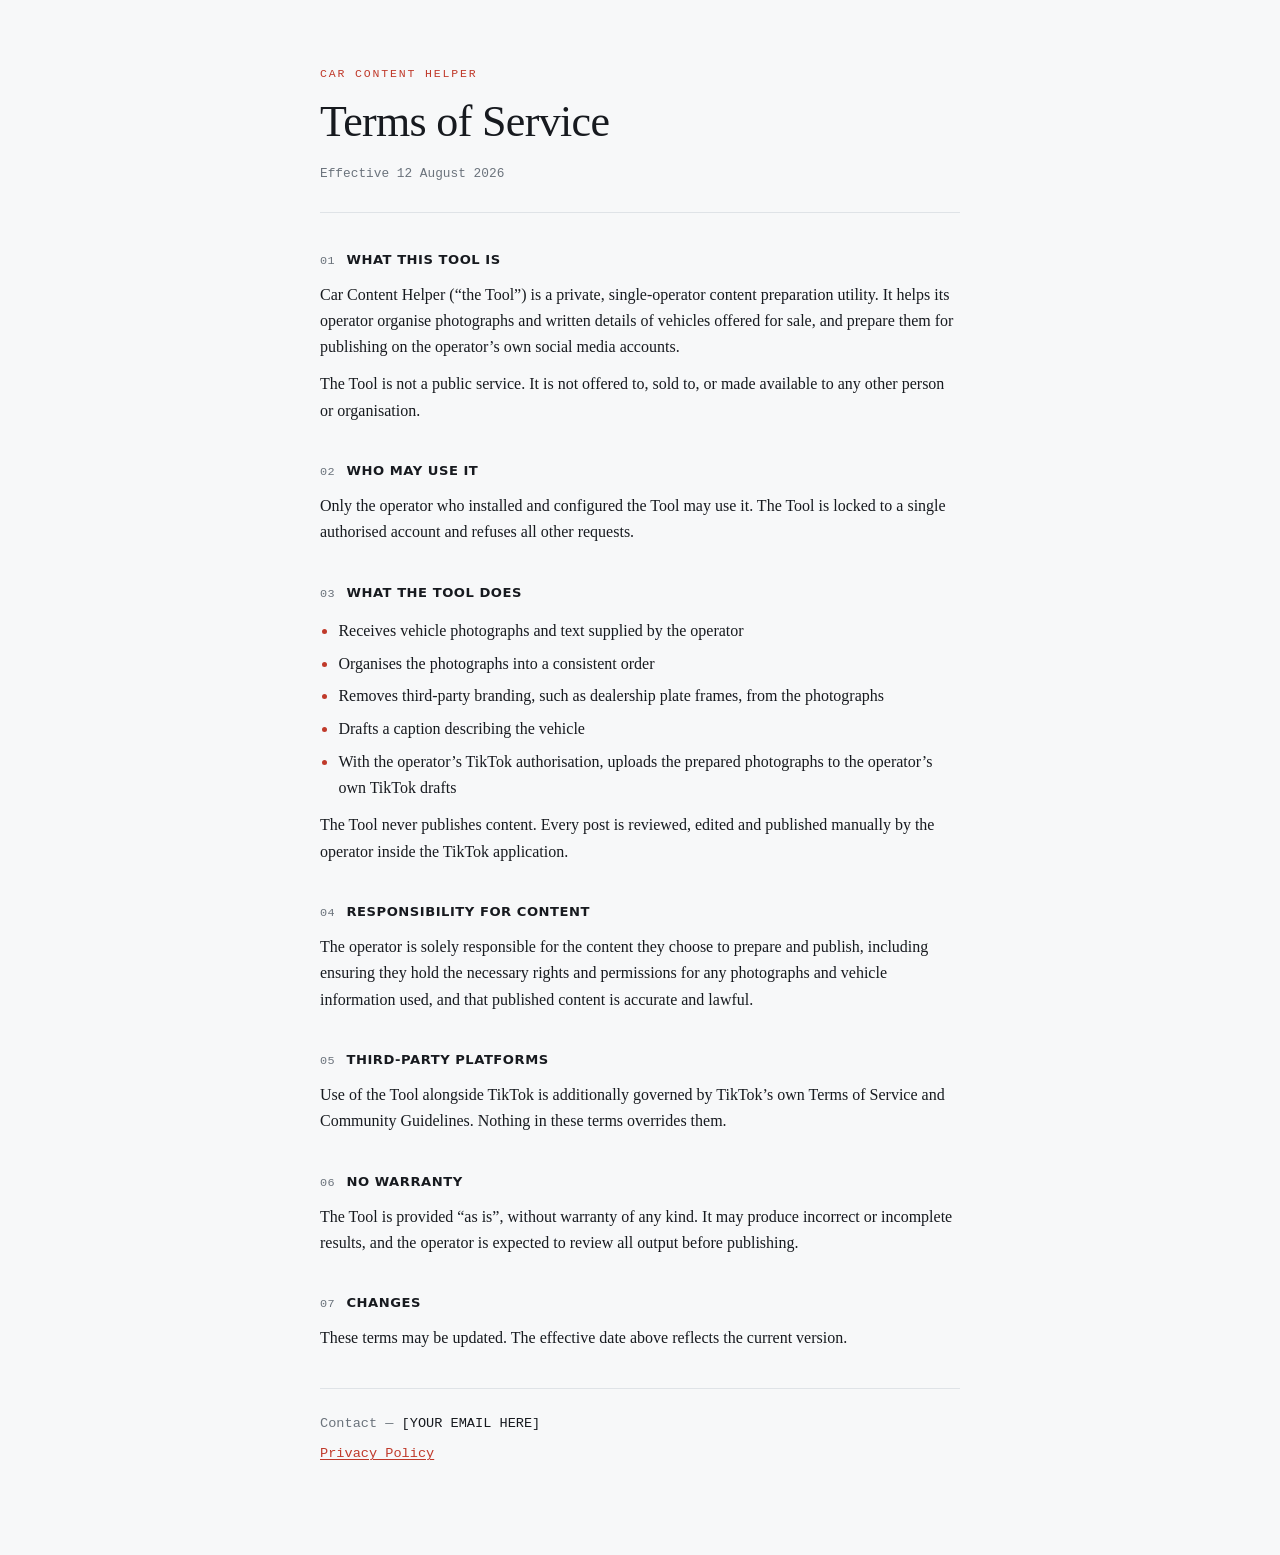
==== index.html @ 05703385 "Add Terms of Service and Privacy Policy for Car Content Helper" ====
<!doctype html>
<html lang="en">
<head>
<meta charset="utf-8">
<meta name="viewport" content="width=device-width, initial-scale=1">
<title>Terms of Service — Car Content Helper</title>
<meta name="description" content="Terms of Service for Car Content Helper, a private content preparation tool.">
<link rel="stylesheet" href="style.css">
</head>
<body>
<div class="wrap">

  <header>
    <p class="eyebrow">Car Content Helper</p>
    <h1>Terms of Service</h1>
    <p class="date">Effective 12 August 2026</p>
  </header>

  <section>
    <h2><span class="n">01</span> What this tool is</h2>
    <p>Car Content Helper (&ldquo;the Tool&rdquo;) is a private, single-operator content preparation utility. It helps its operator organise photographs and written details of vehicles offered for sale, and prepare them for publishing on the operator&rsquo;s own social media accounts.</p>
    <p>The Tool is not a public service. It is not offered to, sold to, or made available to any other person or organisation.</p>
  </section>

  <section>
    <h2><span class="n">02</span> Who may use it</h2>
    <p>Only the operator who installed and configured the Tool may use it. The Tool is locked to a single authorised account and refuses all other requests.</p>
  </section>

  <section>
    <h2><span class="n">03</span> What the Tool does</h2>
    <ul>
      <li>Receives vehicle photographs and text supplied by the operator</li>
      <li>Organises the photographs into a consistent order</li>
      <li>Removes third-party branding, such as dealership plate frames, from the photographs</li>
      <li>Drafts a caption describing the vehicle</li>
      <li>With the operator&rsquo;s TikTok authorisation, uploads the prepared photographs to the operator&rsquo;s own TikTok drafts</li>
    </ul>
    <p>The Tool never publishes content. Every post is reviewed, edited and published manually by the operator inside the TikTok application.</p>
  </section>

  <section>
    <h2><span class="n">04</span> Responsibility for content</h2>
    <p>The operator is solely responsible for the content they choose to prepare and publish, including ensuring they hold the necessary rights and permissions for any photographs and vehicle information used, and that published content is accurate and lawful.</p>
  </section>

  <section>
    <h2><span class="n">05</span> Third-party platforms</h2>
    <p>Use of the Tool alongside TikTok is additionally governed by TikTok&rsquo;s own Terms of Service and Community Guidelines. Nothing in these terms overrides them.</p>
  </section>

  <section>
    <h2><span class="n">06</span> No warranty</h2>
    <p>The Tool is provided &ldquo;as is&rdquo;, without warranty of any kind. It may produce incorrect or incomplete results, and the operator is expected to review all output before publishing.</p>
  </section>

  <section>
    <h2><span class="n">07</span> Changes</h2>
    <p>These terms may be updated. The effective date above reflects the current version.</p>
  </section>

  <div class="foot">
    <p>Contact &mdash; <strong>[YOUR EMAIL HERE]</strong></p>
    <p><a href="privacy.html">Privacy Policy</a></p>
  </div>

</div>
</body>
</html>
---- style.css ----
:root {
  --ground: #F7F8F9;
  --panel: #FFFFFF;
  --ink: #171A1F;
  --muted: #6B737C;
  --rule: #DFE3E7;
  --accent: #C03A2B;
  --serif: ui-serif, Georgia, "Times New Roman", serif;
  --sans: ui-sans-serif, system-ui, "Segoe UI", Roboto, Helvetica, Arial, sans-serif;
  --mono: ui-monospace, SFMono-Regular, "SF Mono", Menlo, Consolas, monospace;
}

@media (prefers-color-scheme: dark) {
  :root {
    --ground: #0F1216;
    --panel: #151A20;
    --ink: #E6E9ED;
    --muted: #8A9199;
    --rule: #262C34;
    --accent: #E8574A;
  }
}

* { box-sizing: border-box; }

body {
  background: var(--ground);
  color: var(--ink);
  font-family: var(--serif);
  line-height: 1.65;
  margin: 0;
  padding: 4rem 1.5rem 6rem;
  display: flex;
  justify-content: center;
  -webkit-font-smoothing: antialiased;
}

.wrap {
  width: 100%;
  max-width: 40rem;
  display: flex;
  flex-direction: column;
  gap: 2.25rem;
}

.eyebrow {
  font-family: var(--mono);
  font-size: .72rem;
  letter-spacing: .16em;
  text-transform: uppercase;
  color: var(--accent);
  margin: 0 0 .9rem;
}

h1 {
  font-family: var(--serif);
  font-weight: 500;
  font-size: clamp(2rem, 5vw, 2.75rem);
  line-height: 1.12;
  letter-spacing: -.015em;
  text-wrap: balance;
  margin: 0 0 1rem;
}

.date {
  font-family: var(--mono);
  font-size: .8rem;
  color: var(--muted);
  margin: 0;
  padding-bottom: 1.75rem;
  border-bottom: 1px solid var(--rule);
}

.summary {
  background: var(--panel);
  border: 1px solid var(--rule);
  border-left: 3px solid var(--accent);
  padding: 1.15rem 1.35rem;
  font-size: 1.02rem;
}

.summary p { margin: 0; }

section { display: flex; flex-direction: column; gap: .65rem; }

h2 {
  font-family: var(--sans);
  font-size: .82rem;
  font-weight: 650;
  letter-spacing: .04em;
  text-transform: uppercase;
  color: var(--ink);
  margin: 0;
  display: flex;
  gap: .7rem;
  align-items: baseline;
}

h2 .n {
  font-family: var(--mono);
  font-size: .74rem;
  font-weight: 400;
  color: var(--muted);
  font-variant-numeric: tabular-nums;
}

p { margin: 0; }

ul {
  margin: .2rem 0 0;
  padding-left: 1.15rem;
  display: flex;
  flex-direction: column;
  gap: .4rem;
}

li::marker { color: var(--accent); }

a { color: var(--accent); text-underline-offset: .18em; word-break: break-word; }
a:focus-visible { outline: 2px solid var(--accent); outline-offset: 3px; border-radius: 2px; }

.foot {
  border-top: 1px solid var(--rule);
  padding-top: 1.5rem;
  font-family: var(--mono);
  font-size: .85rem;
  color: var(--muted);
  display: flex;
  flex-direction: column;
  gap: .5rem;
}

.foot strong { color: var(--ink); font-weight: 500; }
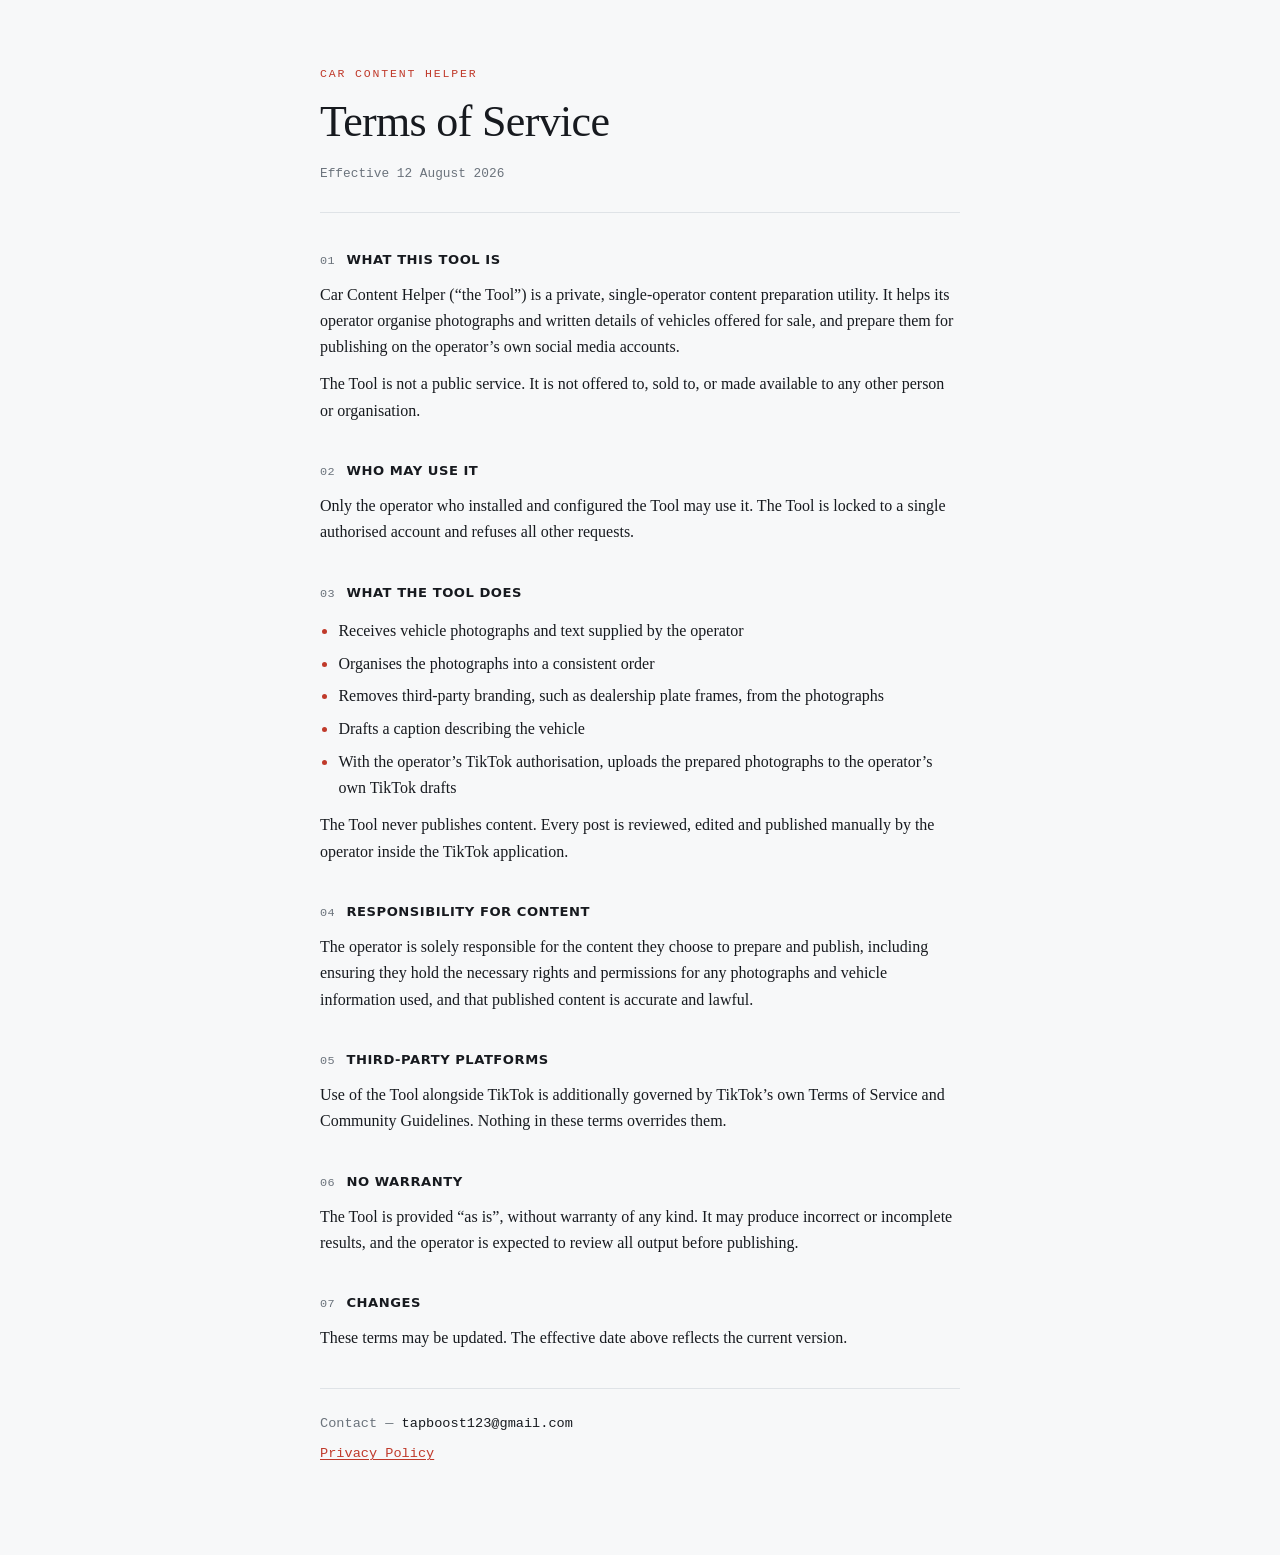
==== commit 3f95ceaf: "Add contact email" ====
--- a/index.html
+++ b/index.html
@@ -60,7 +60,7 @@
   </section>
 
   <div class="foot">
-    <p>Contact &mdash; <strong>[YOUR EMAIL HERE]</strong></p>
+    <p>Contact &mdash; <strong>tapboost123@gmail.com</strong></p>
     <p><a href="privacy.html">Privacy Policy</a></p>
   </div>
 
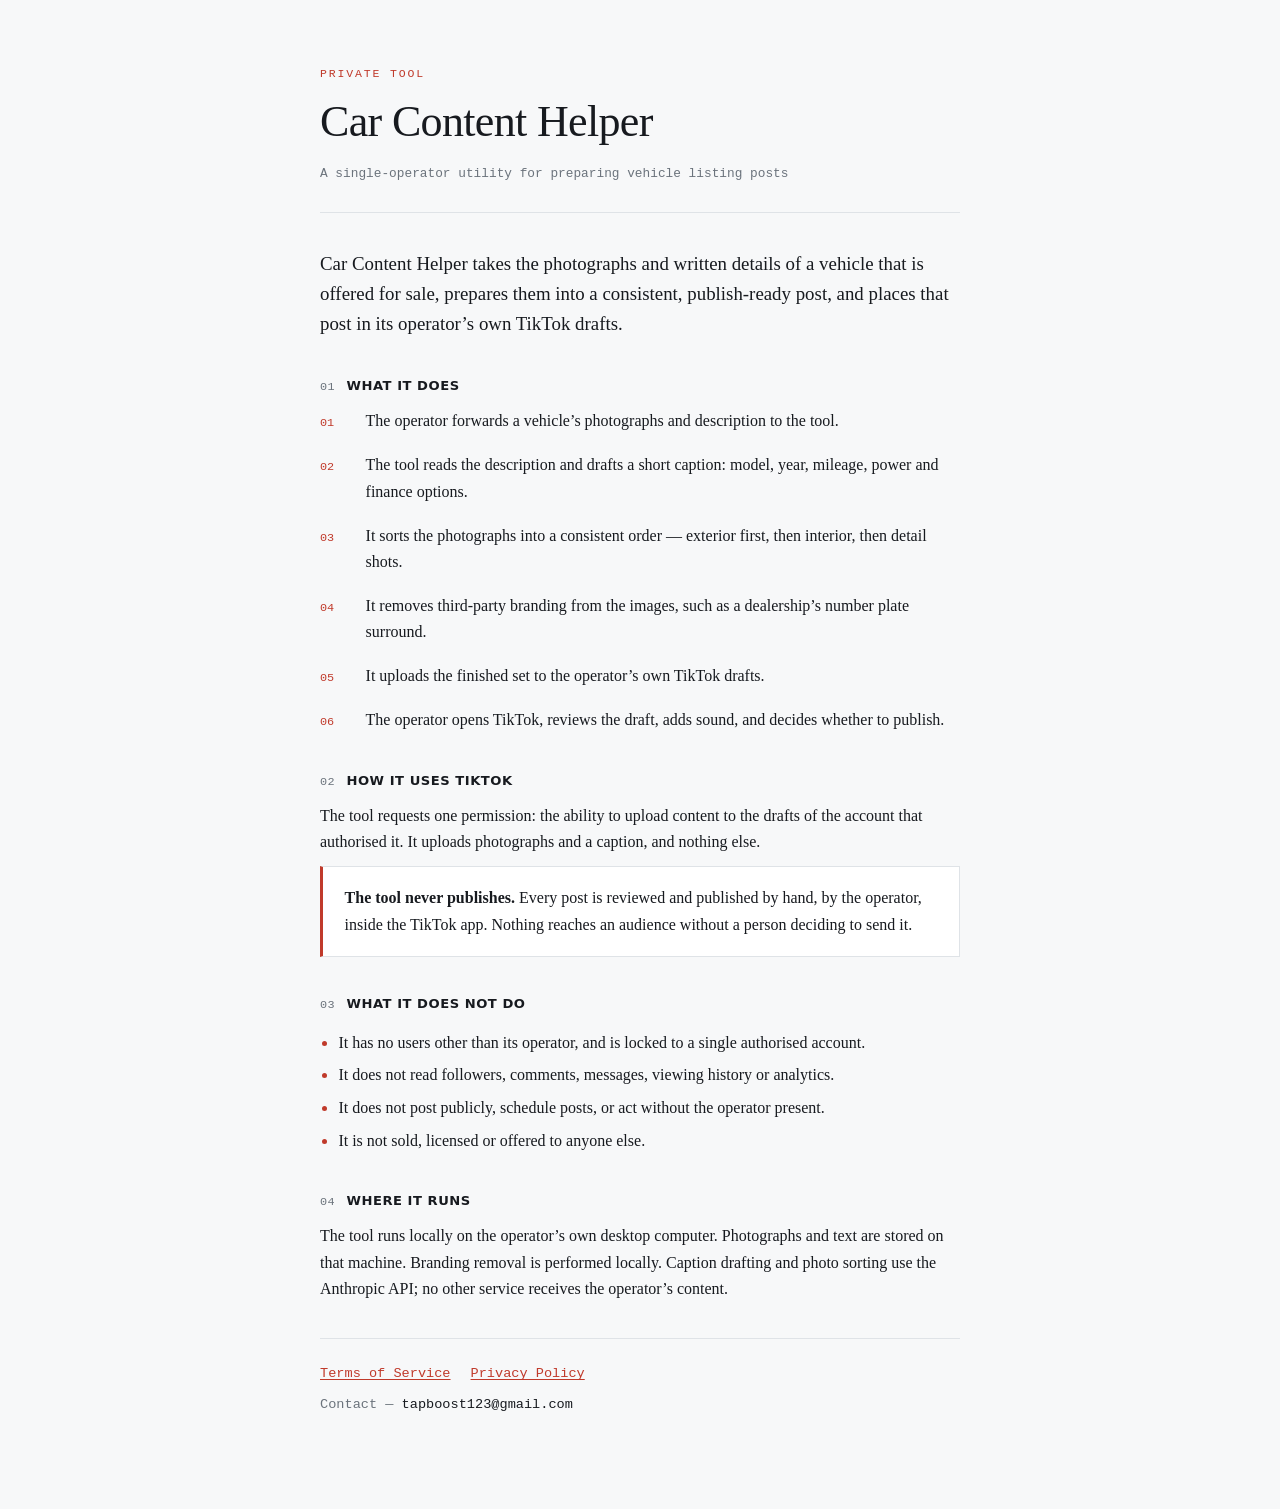
==== commit f575345c: "Add product homepage; move terms to terms.html" ====
--- a/index.html
+++ b/index.html
@@ -3,65 +3,75 @@
 <head>
 <meta charset="utf-8">
 <meta name="viewport" content="width=device-width, initial-scale=1">
-<title>Terms of Service — Car Content Helper</title>
-<meta name="description" content="Terms of Service for Car Content Helper, a private content preparation tool.">
+<title>Car Content Helper</title>
+<meta name="description" content="A private tool that prepares car listing photos and captions, and sends them to the operator's own TikTok drafts for manual publishing.">
 <link rel="stylesheet" href="style.css">
+<style>
+  .lede { font-size: 1.18rem; line-height: 1.6; }
+  .steps { counter-reset: step; display: flex; flex-direction: column; gap: 1.1rem; margin: 0; padding: 0; list-style: none; }
+  .steps li { display: grid; grid-template-columns: 2rem 1fr; gap: .85rem; align-items: baseline; }
+  .steps li::before {
+    counter-increment: step; content: counter(step, decimal-leading-zero);
+    font-family: var(--mono); font-size: .74rem; color: var(--accent);
+    font-variant-numeric: tabular-nums;
+  }
+  .note { background: var(--panel); border: 1px solid var(--rule); border-left: 3px solid var(--accent); padding: 1.15rem 1.35rem; }
+  .note p { margin: 0; }
+  .links { display: flex; flex-wrap: wrap; gap: 1.25rem; font-family: var(--mono); font-size: .85rem; }
+</style>
 </head>
 <body>
 <div class="wrap">
 
   <header>
-    <p class="eyebrow">Car Content Helper</p>
-    <h1>Terms of Service</h1>
-    <p class="date">Effective 12 August 2026</p>
+    <p class="eyebrow">Private tool</p>
+    <h1>Car Content Helper</h1>
+    <p class="date">A single-operator utility for preparing vehicle listing posts</p>
   </header>
 
+  <p class="lede">Car Content Helper takes the photographs and written details of a vehicle that is offered for sale, prepares them into a consistent, publish-ready post, and places that post in its operator&rsquo;s own TikTok drafts.</p>
+
   <section>
-    <h2><span class="n">01</span> What this tool is</h2>
-    <p>Car Content Helper (&ldquo;the Tool&rdquo;) is a private, single-operator content preparation utility. It helps its operator organise photographs and written details of vehicles offered for sale, and prepare them for publishing on the operator&rsquo;s own social media accounts.</p>
-    <p>The Tool is not a public service. It is not offered to, sold to, or made available to any other person or organisation.</p>
+    <h2><span class="n">01</span> What it does</h2>
+    <ol class="steps">
+      <li>The operator forwards a vehicle&rsquo;s photographs and description to the tool.</li>
+      <li>The tool reads the description and drafts a short caption: model, year, mileage, power and finance options.</li>
+      <li>It sorts the photographs into a consistent order &mdash; exterior first, then interior, then detail shots.</li>
+      <li>It removes third-party branding from the images, such as a dealership&rsquo;s number plate surround.</li>
+      <li>It uploads the finished set to the operator&rsquo;s own TikTok drafts.</li>
+      <li>The operator opens TikTok, reviews the draft, adds sound, and decides whether to publish.</li>
+    </ol>
   </section>
 
   <section>
-    <h2><span class="n">02</span> Who may use it</h2>
-    <p>Only the operator who installed and configured the Tool may use it. The Tool is locked to a single authorised account and refuses all other requests.</p>
+    <h2><span class="n">02</span> How it uses TikTok</h2>
+    <p>The tool requests one permission: the ability to upload content to the drafts of the account that authorised it. It uploads photographs and a caption, and nothing else.</p>
+    <div class="note">
+      <p><strong>The tool never publishes.</strong> Every post is reviewed and published by hand, by the operator, inside the TikTok app. Nothing reaches an audience without a person deciding to send it.</p>
+    </div>
   </section>
 
   <section>
-    <h2><span class="n">03</span> What the Tool does</h2>
+    <h2><span class="n">03</span> What it does not do</h2>
     <ul>
-      <li>Receives vehicle photographs and text supplied by the operator</li>
-      <li>Organises the photographs into a consistent order</li>
-      <li>Removes third-party branding, such as dealership plate frames, from the photographs</li>
-      <li>Drafts a caption describing the vehicle</li>
-      <li>With the operator&rsquo;s TikTok authorisation, uploads the prepared photographs to the operator&rsquo;s own TikTok drafts</li>
+      <li>It has no users other than its operator, and is locked to a single authorised account.</li>
+      <li>It does not read followers, comments, messages, viewing history or analytics.</li>
+      <li>It does not post publicly, schedule posts, or act without the operator present.</li>
+      <li>It is not sold, licensed or offered to anyone else.</li>
     </ul>
-    <p>The Tool never publishes content. Every post is reviewed, edited and published manually by the operator inside the TikTok application.</p>
   </section>
 
   <section>
-    <h2><span class="n">04</span> Responsibility for content</h2>
-    <p>The operator is solely responsible for the content they choose to prepare and publish, including ensuring they hold the necessary rights and permissions for any photographs and vehicle information used, and that published content is accurate and lawful.</p>
-  </section>
-
-  <section>
-    <h2><span class="n">05</span> Third-party platforms</h2>
-    <p>Use of the Tool alongside TikTok is additionally governed by TikTok&rsquo;s own Terms of Service and Community Guidelines. Nothing in these terms overrides them.</p>
-  </section>
-
-  <section>
-    <h2><span class="n">06</span> No warranty</h2>
-    <p>The Tool is provided &ldquo;as is&rdquo;, without warranty of any kind. It may produce incorrect or incomplete results, and the operator is expected to review all output before publishing.</p>
-  </section>
-
-  <section>
-    <h2><span class="n">07</span> Changes</h2>
-    <p>These terms may be updated. The effective date above reflects the current version.</p>
+    <h2><span class="n">04</span> Where it runs</h2>
+    <p>The tool runs locally on the operator&rsquo;s own desktop computer. Photographs and text are stored on that machine. Branding removal is performed locally. Caption drafting and photo sorting use the Anthropic API; no other service receives the operator&rsquo;s content.</p>
   </section>
 
   <div class="foot">
+    <p class="links">
+      <a href="terms.html">Terms of Service</a>
+      <a href="privacy.html">Privacy Policy</a>
+    </p>
     <p>Contact &mdash; <strong>tapboost123@gmail.com</strong></p>
-    <p><a href="privacy.html">Privacy Policy</a></p>
   </div>
 
 </div>
